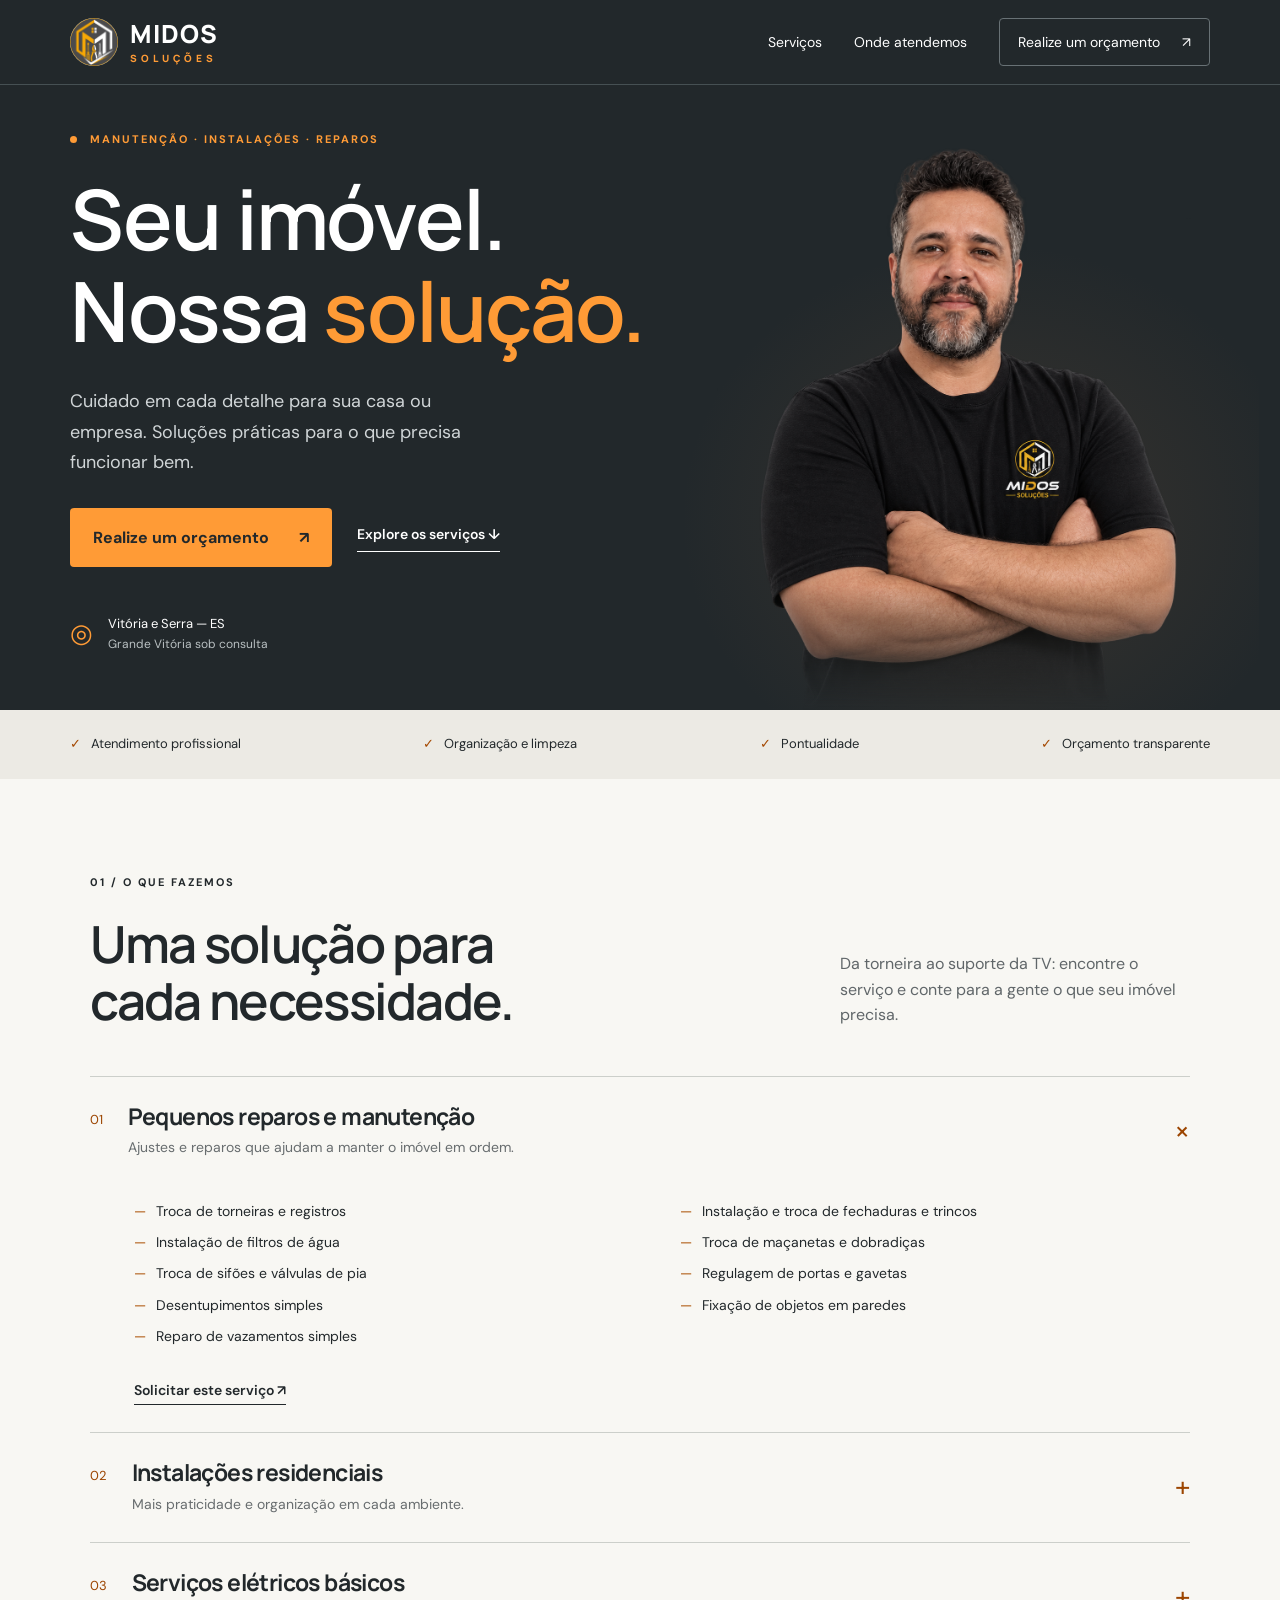
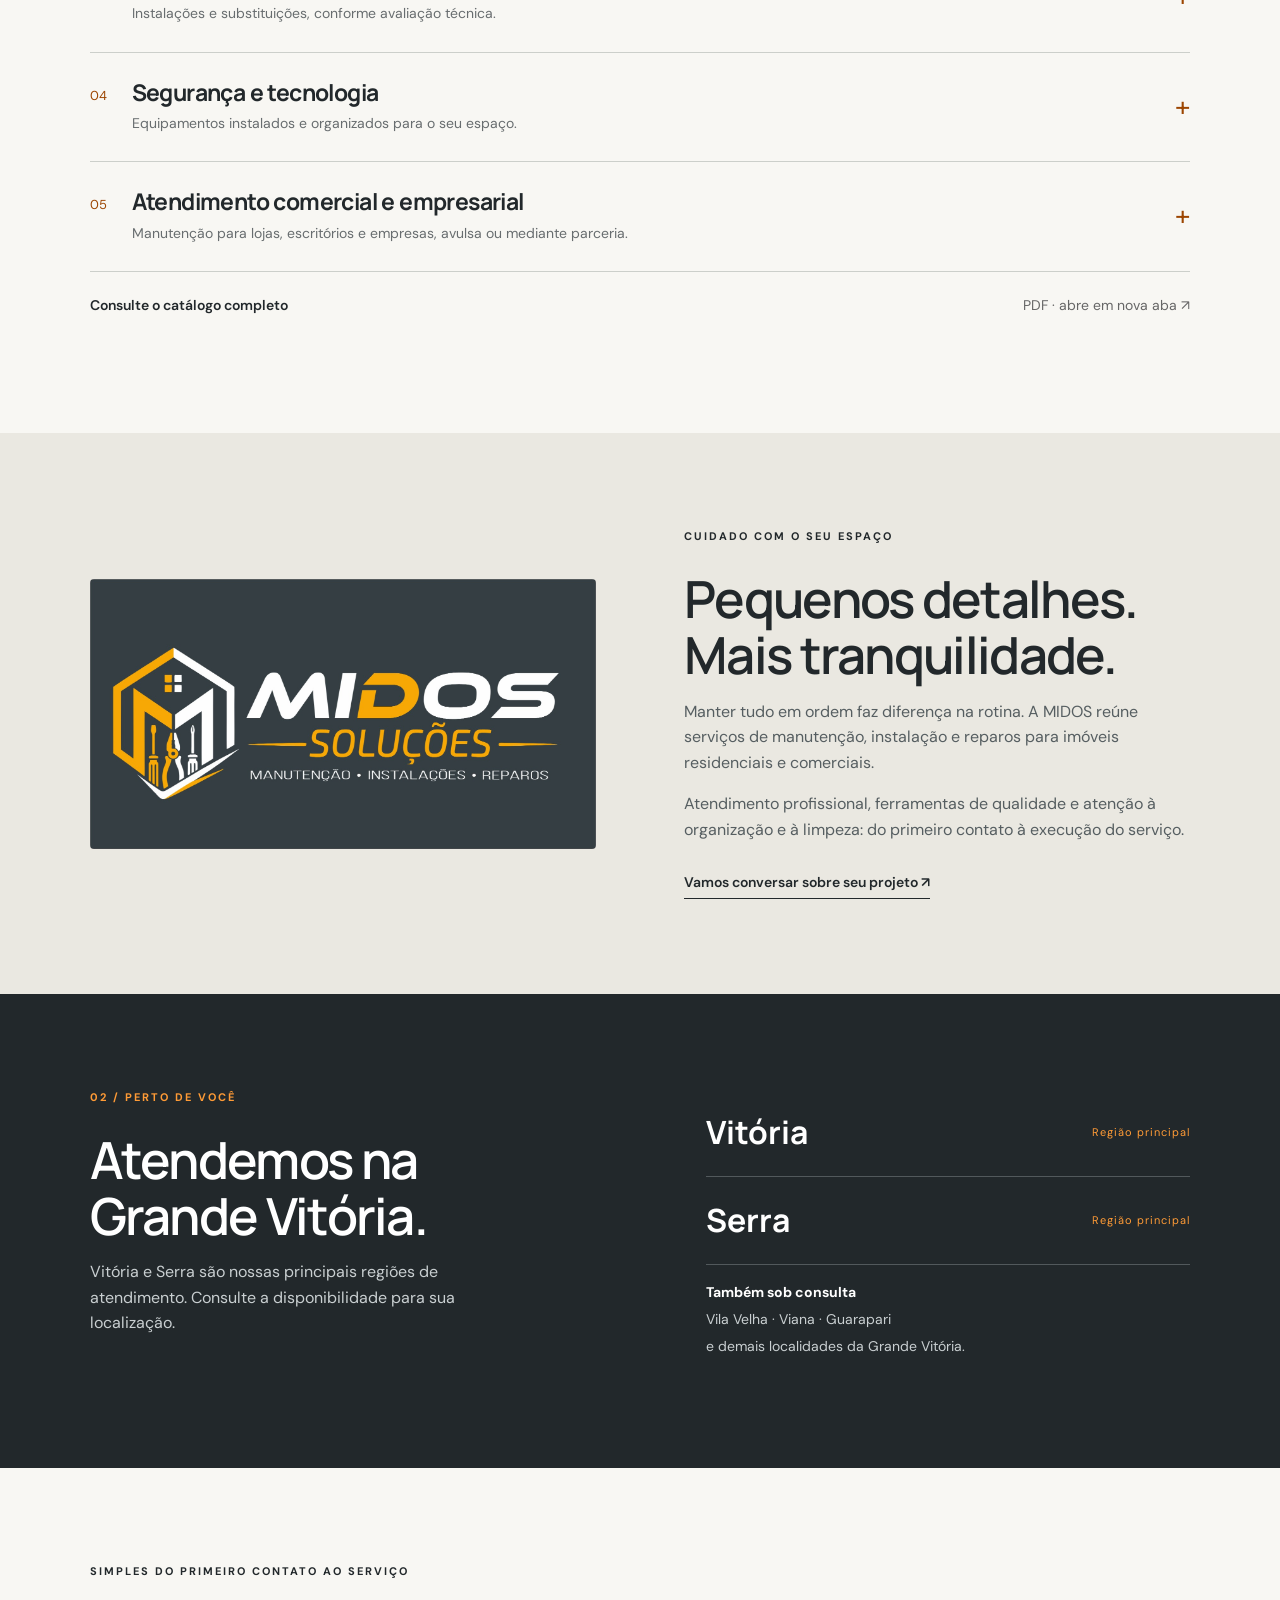
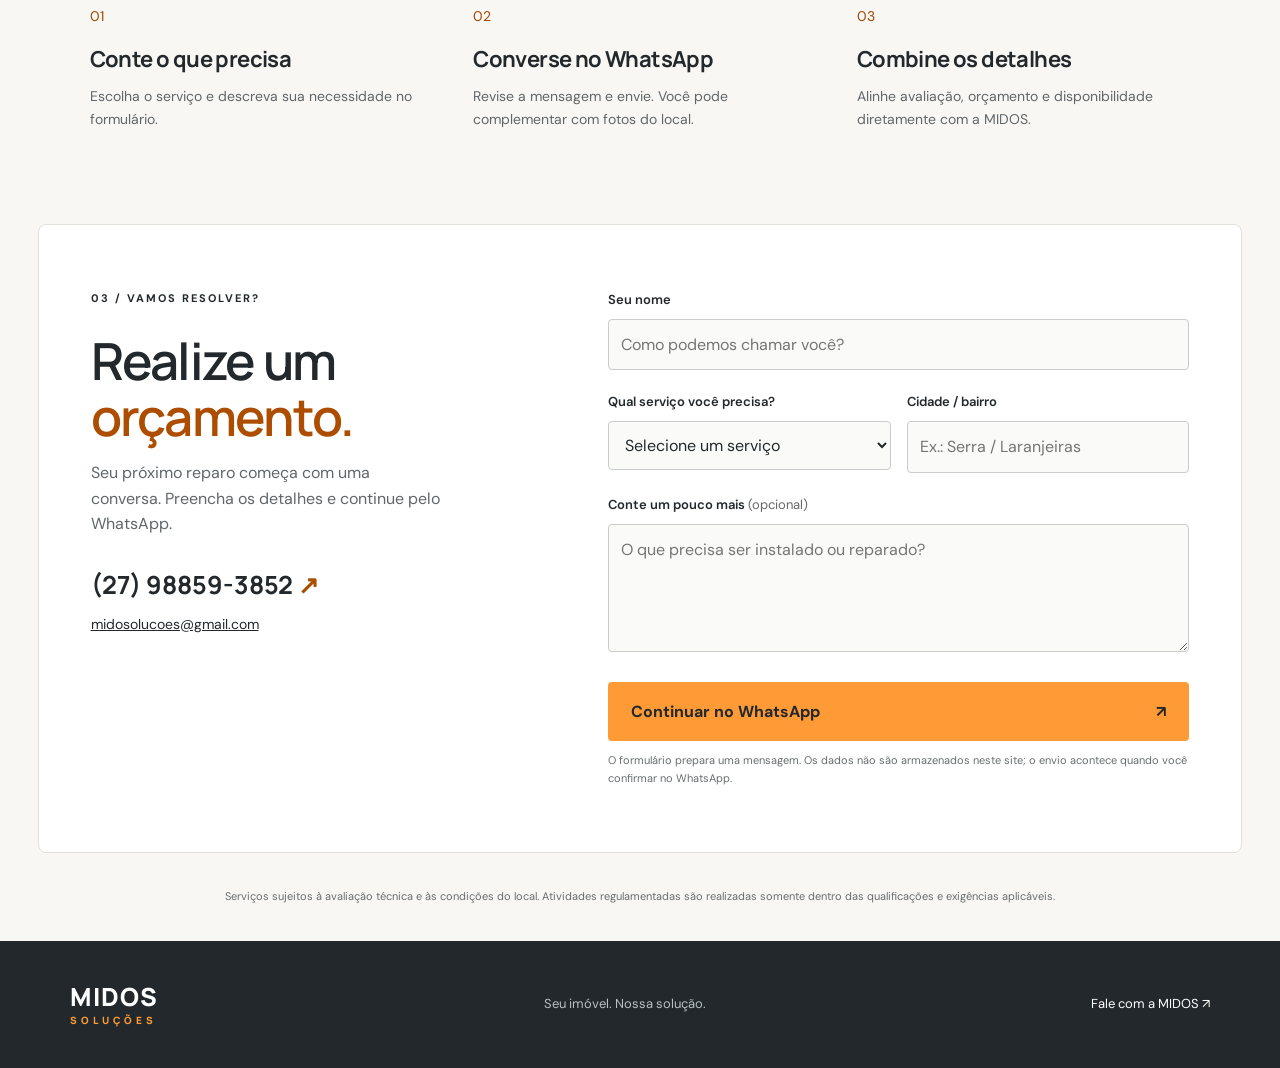
==== index.html @ 48144f42 "Publica site MIDOS com retrato integrado e orçamento por WhatsApp" ====
<!doctype html>
<html lang="pt-BR">
<head>
<meta charset="utf-8"><meta name="viewport" content="width=device-width, initial-scale=1">
<title>MIDOS SOLUÇÕES | Manutenção e reparos em Vitória e Serra</title>
<meta name="description" content="Manutenção, instalações e pequenos reparos residenciais e comerciais em Vitória e Serra. Conheça os serviços da MIDOS e solicite orçamento pelo WhatsApp.">
<meta name="theme-color" content="#22282b">
<meta property="og:type" content="website"><meta property="og:locale" content="pt_BR"><meta property="og:title" content="MIDOS SOLUÇÕES — Seu imóvel. Nossa solução."><meta property="og:description" content="Manutenção, instalações e pequenos reparos. Atendimento em Vitória, Serra e Grande Vitória sob consulta.">
<link rel="icon" href="midos-simbolo.jpeg"><link rel="stylesheet" href="style.css"><script src="app.js" defer></script>
<script type="application/ld+json">{"@context": "https://schema.org", "@type": "HomeAndConstructionBusiness", "name": "MIDOS SOLUÇÕES", "telephone": "+5527988593852", "email": "midosolucoes@gmail.com", "areaServed": ["Vitória, ES", "Serra, ES"], "description": "Manutenção, instalações e pequenos reparos residenciais e comerciais. Vila Velha, Viana, Guarapari e demais localidades da Grande Vitória sob consulta."}</script>
</head>
<body>
<a class="skip" href="#principal">Pular para o conteúdo</a>
<header><a class="brand" href="#inicio" aria-label="MIDOS SOLUÇÕES, início"><img src="midos-simbolo.jpeg" alt="" width="48" height="48"><span>MIDOS <small>SOLUÇÕES</small></span></a><nav aria-label="Navegação principal"><a href="#servicos">Serviços</a><a href="#regioes">Onde atendemos</a><a class="nav-cta" href="#orcamento">Realize um orçamento <span aria-hidden="true">↗</span></a></nav></header>
<main id="principal">
<section class="hero" id="inicio"><div class="hero-copy"><p class="eyebrow"><span></span> MANUTENÇÃO · INSTALAÇÕES · REPAROS</p><h1>Seu imóvel.<br>Nossa <em>solução.</em></h1><p class="lead">Cuidado em cada detalhe para sua casa ou empresa. Soluções práticas para o que precisa funcionar bem.</p><div class="actions"><a class="button" href="#orcamento">Realize um orçamento <span aria-hidden="true">↗</span></a><a class="text-link" href="#servicos">Explore os serviços <span aria-hidden="true">↓</span></a></div><div class="hero-location"><span aria-hidden="true">◎</span><p>Vitória e Serra — ES<small>Grande Vitória sob consulta</small></p></div></div><figure class="hero-art"><img src="midos-retrato.png" alt="Profissional da MIDOS com camiseta da empresa e braços cruzados" width="1184" height="1344" fetchpriority="high"></figure></section>
<div class="promise"><span>Atendimento profissional</span><span>Organização e limpeza</span><span>Pontualidade</span><span>Orçamento transparente</span></div>
<section id="servicos" class="section"><div class="section-heading"><div><p class="eyebrow">01 / O QUE FAZEMOS</p><h2>Uma solução para<br>cada necessidade.</h2></div><p>Da torneira ao suporte da TV: encontre o serviço e conte para a gente o que seu imóvel precisa.</p></div><div id="service-list"></div><a class="catalog" href="catalogo-midos.pdf" target="_blank" rel="noopener">Consulte o catálogo completo <span>PDF · abre em nova aba ↗</span></a></section>
<section class="about section"><div class="brand-panel"><img src="midos-logo.jpeg" alt="MIDOS SOLUÇÕES — manutenção, instalações e reparos" width="1600" height="853" loading="lazy"></div><div><p class="eyebrow">CUIDADO COM O SEU ESPAÇO</p><h2>Pequenos detalhes.<br>Mais tranquilidade.</h2><p>Manter tudo em ordem faz diferença na rotina. A MIDOS reúne serviços de manutenção, instalação e reparos para imóveis residenciais e comerciais.</p><p>Atendimento profissional, ferramentas de qualidade e atenção à organização e à limpeza: do primeiro contato à execução do serviço.</p><a class="text-link" href="#orcamento">Vamos conversar sobre seu projeto <span aria-hidden="true">↗</span></a></div></section>
<section class="section regions" id="regioes"><div><p class="eyebrow">02 / PERTO DE VOCÊ</p><h2>Atendemos na<br>Grande Vitória.</h2><p>Vitória e Serra são nossas principais regiões de atendimento. Consulte a disponibilidade para sua localização.</p></div><div class="cities"><div><strong>Vitória</strong><span>Região principal</span></div><div><strong>Serra</strong><span>Região principal</span></div><p><b>Também sob consulta</b><br>Vila Velha · Viana · Guarapari<br>e demais localidades da Grande Vitória.</p></div></section>
<section class="section process"><p class="eyebrow">SIMPLES DO PRIMEIRO CONTATO AO SERVIÇO</p><div class="steps"><div><span>01</span><h3>Conte o que precisa</h3><p>Escolha o serviço e descreva sua necessidade no formulário.</p></div><div><span>02</span><h3>Converse no WhatsApp</h3><p>Revise a mensagem e envie. Você pode complementar com fotos do local.</p></div><div><span>03</span><h3>Combine os detalhes</h3><p>Alinhe avaliação, orçamento e disponibilidade diretamente com a MIDOS.</p></div></div></section>
<section class="section quote" id="orcamento"><div><p class="eyebrow">03 / VAMOS RESOLVER?</p><h2>Realize um<br><em>orçamento.</em></h2><p>Seu próximo reparo começa com uma conversa. Preencha os detalhes e continue pelo WhatsApp.</p><a class="contact" href="https://wa.me/5527988593852?text=Ol%C3%A1%2C%20MIDOS!%20Gostaria%20de%20solicitar%20um%20or%C3%A7amento." target="_blank" rel="noopener">(27) 98859-3852 <span aria-hidden="true">↗</span></a><a class="email" href="mailto:midosolucoes@gmail.com">midosolucoes@gmail.com</a></div><form id="quote-form"><label for="name">Seu nome</label><input id="name" name="name" autocomplete="given-name" placeholder="Como podemos chamar você?" required maxlength="80"><div class="form-row"><div><label for="service">Qual serviço você precisa?</label><select id="service" name="service" required><option value="">Selecione um serviço</option></select></div><div><label for="city">Cidade / bairro</label><input id="city" name="city" autocomplete="address-level2" placeholder="Ex.: Serra / Laranjeiras" required maxlength="120"></div></div><label for="details">Conte um pouco mais <span>(opcional)</span></label><textarea id="details" name="details" rows="4" maxlength="1200" placeholder="O que precisa ser instalado ou reparado?"></textarea><button class="button" type="submit">Continuar no WhatsApp <span aria-hidden="true">↗</span></button><p class="privacy">O formulário prepara uma mensagem. Os dados não são armazenados neste site; o envio acontece quando você confirmar no WhatsApp.</p></form></section>
<p class="technical">Serviços sujeitos à avaliação técnica e às condições do local. Atividades regulamentadas são realizadas somente dentro das qualificações e exigências aplicáveis.</p>
</main><footer><a class="brand" href="#inicio"><span>MIDOS <small>SOLUÇÕES</small></span></a><p>Seu imóvel. Nossa solução.</p><a href="mailto:midosolucoes@gmail.com">Fale com a MIDOS ↗</a></footer>
</body></html>
---- style.css ----
@import url('https://fonts.googleapis.com/css2?family=DM+Sans:wght@400;500;600;700&family=Manrope:wght@400;500;600;700;800&display=swap');
:root{--orange:#ff9b36;--charcoal:#22282b;--paper:#f8f7f3;--muted:#b9c0c2}*{box-sizing:border-box}html{scroll-behavior:smooth;scroll-padding-top:105px}body{margin:0;background:var(--paper);color:var(--charcoal);font-family:'DM Sans',Arial,sans-serif;line-height:1.6}a{color:inherit;text-decoration:none}button,input,textarea,select{font:inherit}a,button{touch-action:manipulation}a:focus-visible,button:focus-visible,summary:focus-visible,input:focus-visible,textarea:focus-visible,select:focus-visible{outline:3px solid #bb5800;outline-offset:5px}header{position:sticky;top:0;z-index:10;display:flex;align-items:center;justify-content:space-between;padding:18px 5.5%;background:var(--charcoal);color:white;border-bottom:1px solid #465053}.brand{display:flex;gap:12px;align-items:center;font-family:Manrope,Arial,sans-serif;font-size:25px;font-weight:800;letter-spacing:1px;line-height:1.1}.brand img{border-radius:50%}.brand small{display:block;font-size:10px;color:var(--orange);letter-spacing:4px;margin-top:5px}nav{display:flex;align-items:center;gap:32px;font-size:14px}nav a:hover{color:var(--orange)}.nav-cta{border:1px solid #687175;padding:12px 18px;border-radius:4px}.nav-cta span{margin-left:18px}.hero{display:grid;grid-template-columns:1.1fr .9fr;background:var(--charcoal);color:white;padding:64px 5.5% 64px;gap:6%;align-items:center}.eyebrow{font-size:11px;font-weight:700;letter-spacing:2px;margin:0 0 24px}.hero .eyebrow{color:var(--orange)}.eyebrow>span{display:inline-block;width:7px;height:7px;border-radius:50%;background:var(--orange);margin-right:8px}h1,h2,h3{font-family:Manrope,Arial,sans-serif;line-height:1.1;letter-spacing:-1.7px;margin:0}h1{font-size:clamp(52px,6.5vw,96px);font-weight:600}em{font-style:normal;color:var(--orange)}.lead{max-width:440px;color:#d0d5d7;font-size:18px;line-height:1.7;margin:30px 0}.actions{display:flex;gap:25px;align-items:center;flex-wrap:wrap}.button{border:0;border-radius:4px;background:var(--orange);color:#22282b;font-weight:700;display:inline-flex;align-items:center;justify-content:space-between;gap:30px;padding:17px 23px;cursor:pointer;transition:background .2s,transform .2s,box-shadow .2s}.button:hover{background:#ffaf5f;transform:translateY(-3px);box-shadow:0 8px 25px #0002}.text-link{font-size:14px;font-weight:600;border-bottom:1px solid currentColor;padding-bottom:5px;transition:color .2s}.text-link:hover{color:#c25700}.hero .text-link:hover{color:var(--orange)}.hero-location{display:flex;gap:15px;align-items:center;margin-top:46px;color:var(--orange);font-size:26px}.hero-location p{color:white;font-size:13px;margin:0}.hero-location small{display:block;font-size:12px;color:var(--muted)}.hero-art{margin:0;position:relative;max-width:460px;justify-self:end}.hero-art img{display:block;width:100%;height:auto;border-radius:5px}.hero-art figcaption{font-size:9px;letter-spacing:2px;color:var(--muted);margin-top:13px}.promise{display:flex;justify-content:space-between;gap:20px;background:#eceae4;padding:24px 5.5%;font-size:13px}.promise span:before{content:'✓';color:#a44800;margin-right:10px}.section{padding:95px 7%}.section-heading{display:flex;justify-content:space-between;align-items:flex-end;gap:40px;margin-bottom:48px}h2{font-size:clamp(34px,4vw,56px);font-weight:600}.section-heading>p{max-width:350px;color:#606669;margin:0}.service{border-top:1px solid #cccfca}.service:last-child{border-bottom:1px solid #cccfca}summary{display:flex;align-items:center;gap:25px;list-style:none;cursor:pointer;padding:27px 0}summary::-webkit-details-marker{display:none}.number{font-size:13px;color:#9c4500;align-self:flex-start;padding-top:6px}h3{font-size:23px;letter-spacing:-.6px}.service-description{display:block;color:#686d6f;font-size:14px;margin-top:7px}.plus{margin-left:auto;font-size:28px;color:#9c4500;transition:transform .2s}.service[open] .plus{transform:rotate(45deg)}.service-body{padding:0 0 30px 44px}.service-body ul{display:grid;grid-template-columns:1fr 1fr;gap:9px 35px;padding:0 0 15px;list-style:none;font-size:14px}.service-body li:before{content:'—';color:#aa4e00;margin-right:10px}.catalog{display:flex;justify-content:space-between;padding:22px 0;font-weight:600;font-size:14px}.catalog span{font-weight:400;color:#666}.about{display:grid;grid-template-columns:1fr 1fr;gap:8%;align-items:center;background:#eae8e1}.brand-panel img{display:block;width:100%;height:auto;border-radius:4px}.about p:not(.eyebrow){color:#565e61}.about .text-link{display:inline-block;margin-top:12px}.regions{display:grid;grid-template-columns:1fr 1fr;gap:12%;background:var(--charcoal);color:white}.regions .eyebrow{color:var(--orange)}.regions p:not(.eyebrow){color:#c9cfd1;max-width:420px}.cities>div{padding:18px 0;display:flex;justify-content:space-between;align-items:center;border-bottom:1px solid #52595c}.cities strong{font-family:Manrope,Arial,sans-serif;font-size:32px}.cities span{font-size:11px;letter-spacing:1px;color:var(--orange)}.cities p{font-size:14px;line-height:1.9}.cities b{color:white}.process{padding-bottom:80px}.steps{display:grid;grid-template-columns:repeat(3,1fr);gap:50px}.steps span{display:block;color:#a44800;margin:0 0 20px;font-size:14px}.steps h3{font-size:22px}.steps p{font-size:14px;color:#606669}.quote{margin:0 3%;padding:65px 4%;display:grid;grid-template-columns:.85fr 1.15fr;gap:8%;background:#fff;border:1px solid #e1e1da;border-radius:8px}.quote em{color:#ad4d00}.quote>div>p:not(.eyebrow){color:#606669;max-width:350px}.contact{display:block;font-family:Manrope,Arial,sans-serif;font-size:25px;font-weight:700;margin-top:28px}.contact span{color:#aa4e00}.email{display:inline-block;font-size:14px;text-decoration:underline;margin-top:8px}label{display:block;font-size:13px;font-weight:600;margin-bottom:8px}label span{font-weight:400;color:#666}input,textarea,select{width:100%;border:1px solid #c8ccca;background:#fafbf9;border-radius:4px;padding:12px;color:var(--charcoal);margin-bottom:22px;min-width:0}textarea{resize:vertical}.form-row{display:grid;grid-template-columns:1fr 1fr;gap:16px}form .button{width:100%}.privacy{font-size:11px;color:#686d6f;line-height:1.6;margin-bottom:0}.technical{font-size:11px;max-width:900px;margin:35px auto;padding:0 25px;color:#686d6f;text-align:center}footer{display:flex;align-items:center;justify-content:space-between;gap:25px;background:var(--charcoal);color:white;padding:40px 5.5%;font-size:13px}footer p{color:var(--muted)}.skip{position:fixed;top:-100px;left:15px;padding:12px;background:white;z-index:100}.skip:focus{top:15px}@media(min-width:1500px){.hero,.section{padding-left:max(7%,calc((100vw - 1350px)/2));padding-right:max(7%,calc((100vw - 1350px)/2))}}@media(max-width:900px){nav{gap:18px}nav>a:not(.nav-cta){display:none}.hero{gap:30px;padding-top:40px}.hero .eyebrow{font-size:9px;letter-spacing:1px}.hero h1{font-size:56px}.lead{font-size:16px}.hero-location{margin-top:28px}.promise{flex-wrap:wrap}.promise span{width:44%}.section{padding:65px 6%}.quote{padding:45px 5%;gap:5%}.form-row{grid-template-columns:1fr;gap:0}}@media(max-width:620px){header{padding:14px 5%}.brand{font-size:20px}.brand img{width:36px;height:36px}.nav-cta{font-size:11px;padding:10px}.nav-cta span{margin-left:5px}.hero{grid-template-columns:1fr;padding:45px 6% 35px}.hero h1{font-size:64px}.hero-art{max-width:380px;width:100%;justify-self:center;margin-top:15px}.hero-location{margin-top:25px}.promise{gap:14px;font-size:11px}.section-heading{display:block}.section-heading>p{margin-top:25px}.section-heading h2{font-size:39px}.service h3{font-size:20px}summary{gap:15px}.service-description{font-size:12px}.service-body{padding-left:30px}.service-body ul{grid-template-columns:1fr}.catalog{gap:15px;font-size:12px}.catalog span{text-align:right}.about,.regions,.quote{grid-template-columns:1fr;gap:35px}.about .brand-panel{order:2}.steps{grid-template-columns:1fr;gap:25px}.steps>div{border-top:1px solid #ccc;padding-top:20px}.steps span{margin-bottom:10px}footer{flex-wrap:wrap}footer p{width:45%}.quote{margin:0 4%}.contact{font-size:24px}}@media(prefers-reduced-motion:reduce){html{scroll-behavior:auto}*,*:before,*:after{animation:none!important;transition:none!important}}

/* Portrait blends into the page instead of repeating the advertising poster. */
.hero{padding-top:46px;padding-bottom:0;gap:4%;overflow:hidden;min-height:620px}
.hero-copy{padding-bottom:55px;position:relative;z-index:1}
.hero-art{align-self:end;justify-self:center;width:100%;max-width:510px;isolation:isolate}
.hero-art:before{content:"";position:absolute;z-index:-1;inset:16% -10% 0;background:radial-gradient(ellipse at 55% 60%,#8f613b35,transparent 68%)}
.hero-art img{width:100%;height:auto;max-height:620px;object-fit:contain;object-position:bottom;display:block;border-radius:0;filter:saturate(.8);mask-image:linear-gradient(to bottom,#000 78%,transparent 100%);-webkit-mask-image:linear-gradient(to bottom,#000 78%,transparent 100%)}
@media(max-width:900px){.hero{min-height:520px}.hero-copy{padding-bottom:40px}.hero h1{font-size:clamp(44px,6.4vw,64px)}}
@media(max-width:620px){.hero{gap:0;min-height:0;padding-top:40px}.hero h1{font-size:58px}.hero-copy{padding-bottom:10px}.hero-art{margin-top:12px;max-width:340px}.hero-art img{max-height:420px}.hero-location{margin-top:24px}}
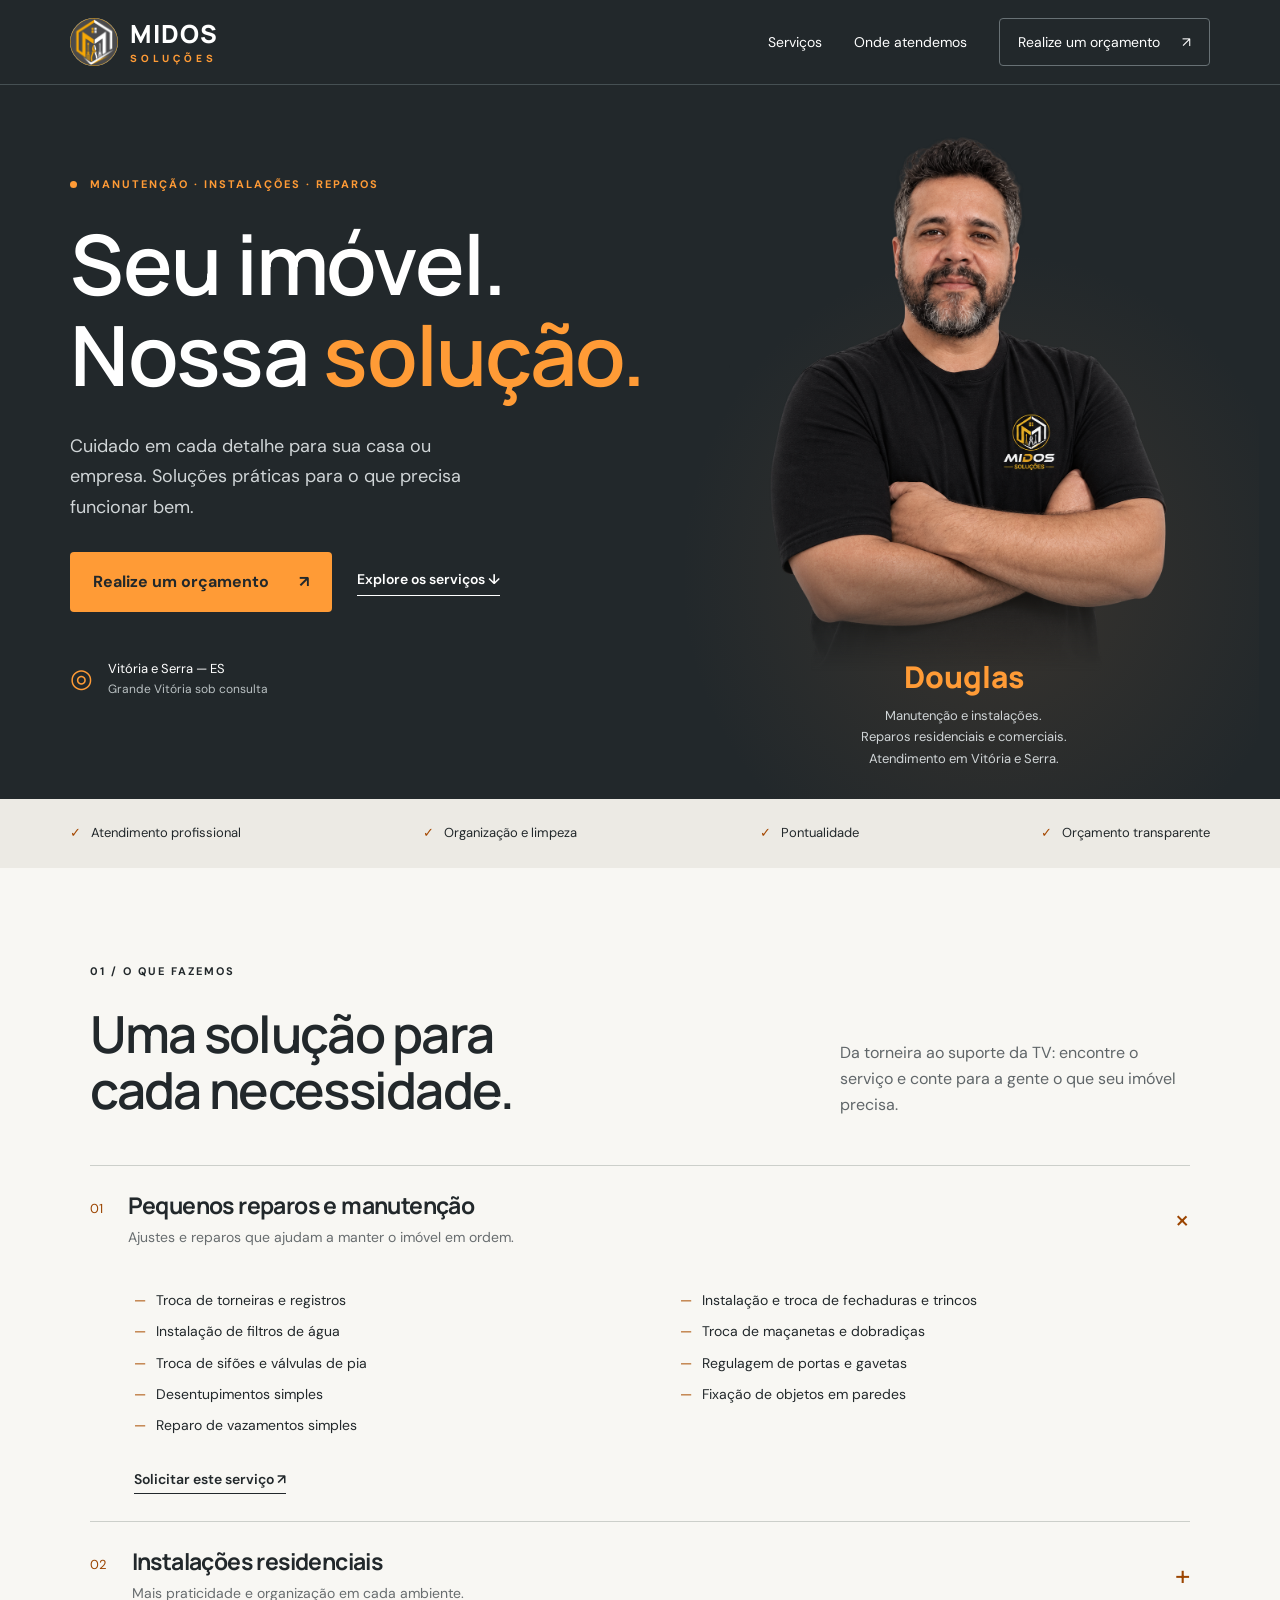
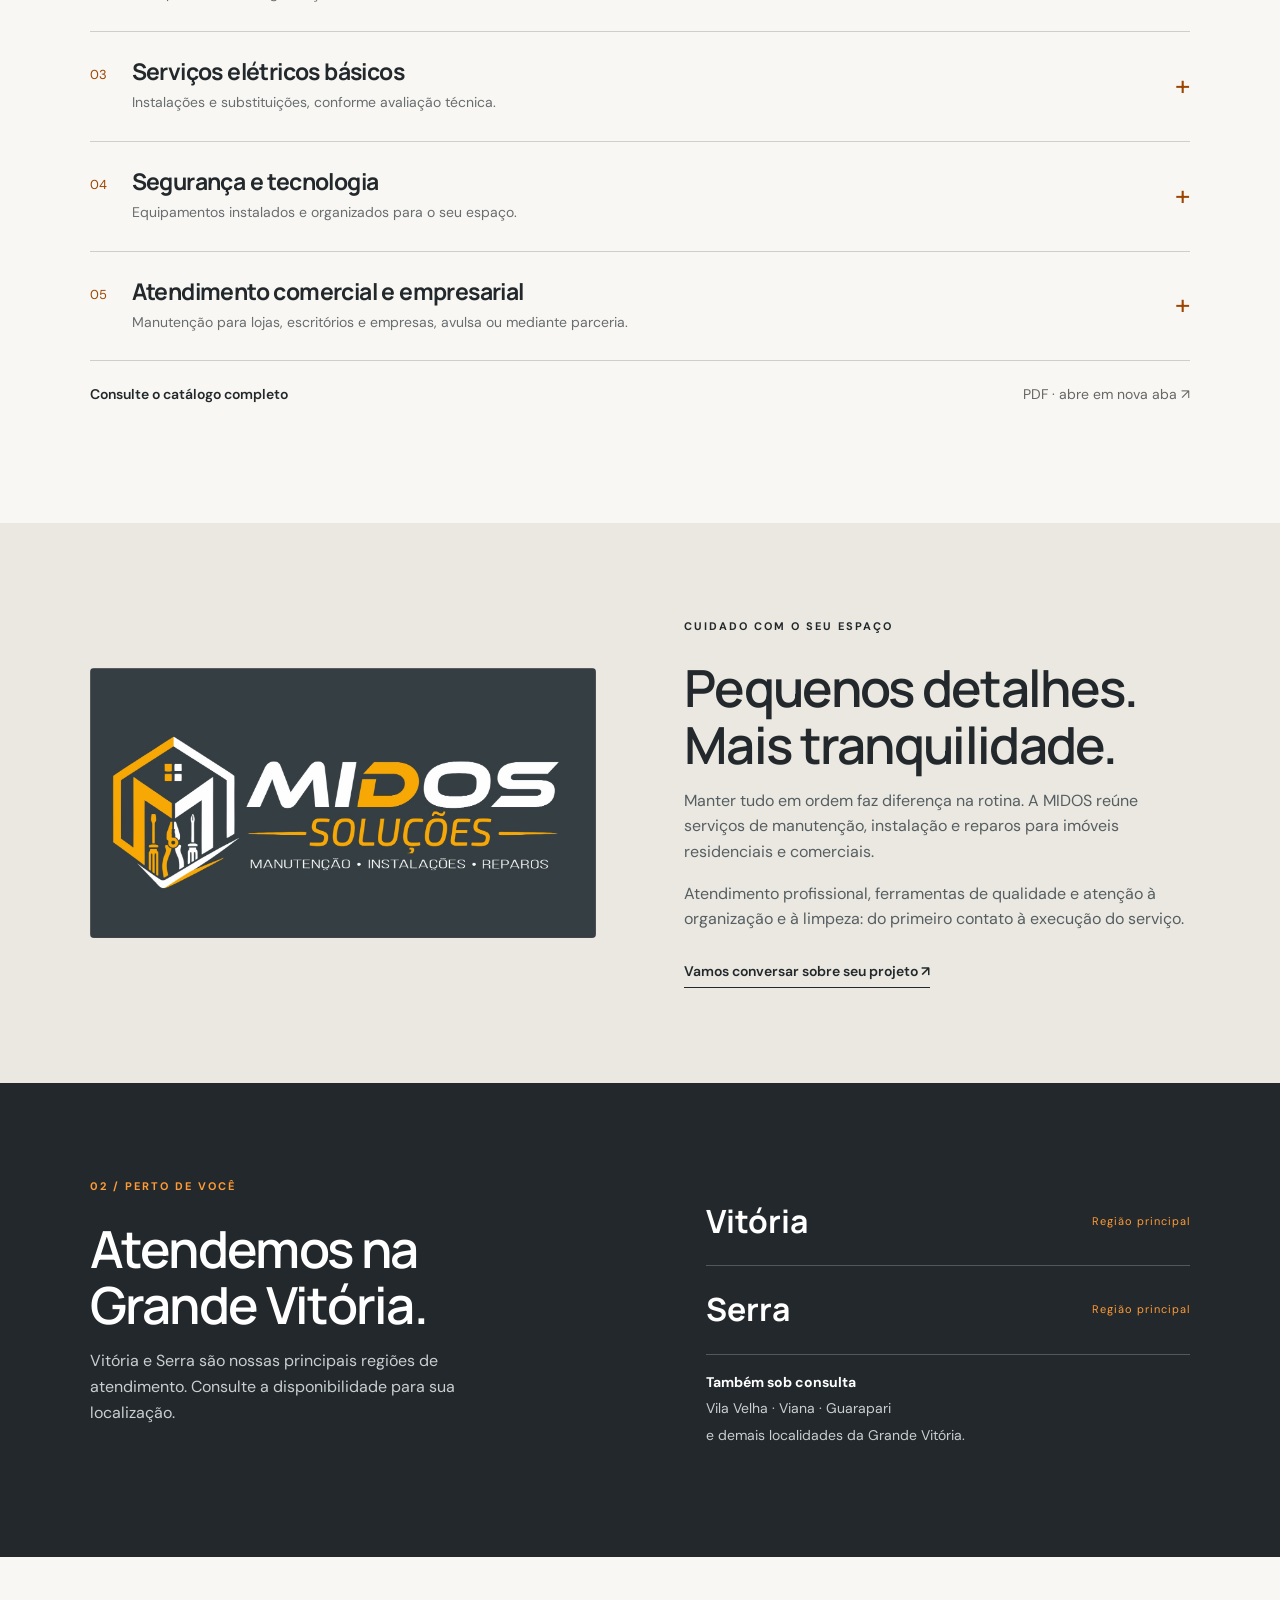
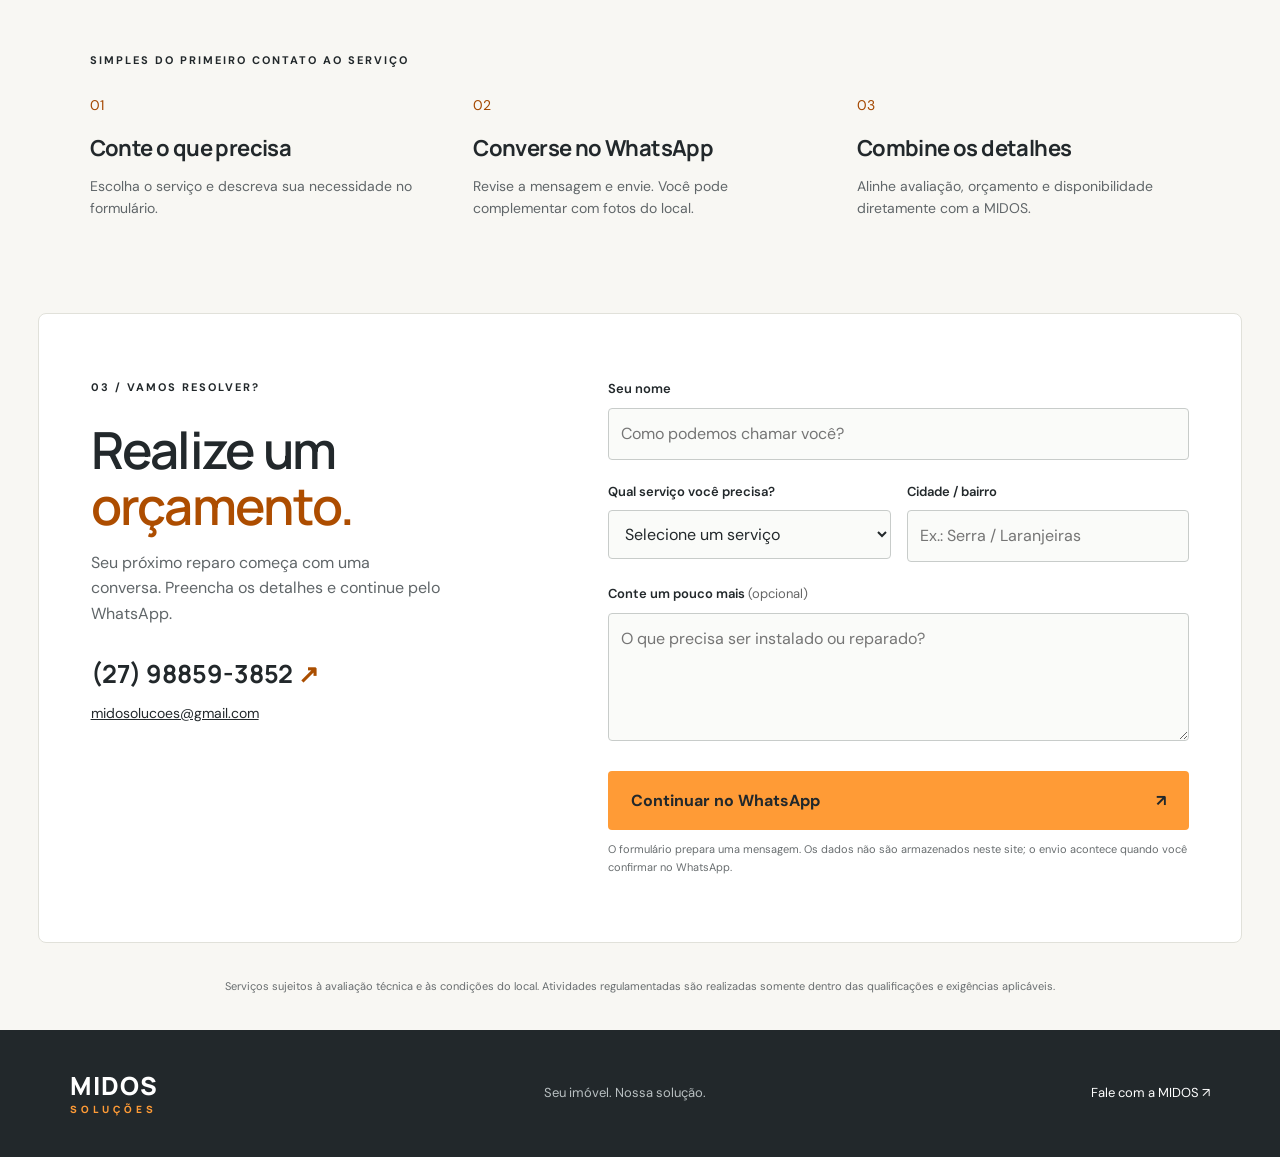
==== commit 10129e66: "Adiciona página de bio e apresentação de Douglas abaixo da foto" ====
--- a/index.html
+++ b/index.html
@@ -7,13 +7,13 @@
 <meta name="theme-color" content="#22282b">
 <meta property="og:type" content="website"><meta property="og:locale" content="pt_BR"><meta property="og:title" content="MIDOS SOLUÇÕES — Seu imóvel. Nossa solução."><meta property="og:description" content="Manutenção, instalações e pequenos reparos. Atendimento em Vitória, Serra e Grande Vitória sob consulta.">
 <link rel="icon" href="midos-simbolo.jpeg"><link rel="stylesheet" href="style.css"><script src="app.js" defer></script>
-<script type="application/ld+json">{"@context": "https://schema.org", "@type": "HomeAndConstructionBusiness", "name": "MIDOS SOLUÇÕES", "telephone": "+5527988593852", "email": "midosolucoes@gmail.com", "areaServed": ["Vitória, ES", "Serra, ES"], "description": "Manutenção, instalações e pequenos reparos residenciais e comerciais. Vila Velha, Viana, Guarapari e demais localidades da Grande Vitória sob consulta."}</script>
-</head>
+<script type="application/ld+json">{"@context": "https://schema.org", "@type": "HomeAndConstructionBusiness", "name": "MIDOS SOLUÇÕES", "telephone": "+5527988593852", "email": "midosolucoes@gmail.com", "areaServed": ["Vitória, ES", "Serra, ES"], "description": "Manutenção, instalações e pequenos reparos residenciais e comerciais. Vila Velha, Viana, Guarapari e demais localidades da Grande Vitória sob consulta.", "url": "https://midos-solucoes.onrender.com/", "image": "https://midos-solucoes.onrender.com/midos-logo.jpeg"}</script>
+<link rel="canonical" href="https://midos-solucoes.onrender.com/"><meta property="og:url" content="https://midos-solucoes.onrender.com/"><meta property="og:image" content="https://midos-solucoes.onrender.com/midos-logo.jpeg"></head>
 <body>
 <a class="skip" href="#principal">Pular para o conteúdo</a>
 <header><a class="brand" href="#inicio" aria-label="MIDOS SOLUÇÕES, início"><img src="midos-simbolo.jpeg" alt="" width="48" height="48"><span>MIDOS <small>SOLUÇÕES</small></span></a><nav aria-label="Navegação principal"><a href="#servicos">Serviços</a><a href="#regioes">Onde atendemos</a><a class="nav-cta" href="#orcamento">Realize um orçamento <span aria-hidden="true">↗</span></a></nav></header>
 <main id="principal">
-<section class="hero" id="inicio"><div class="hero-copy"><p class="eyebrow"><span></span> MANUTENÇÃO · INSTALAÇÕES · REPAROS</p><h1>Seu imóvel.<br>Nossa <em>solução.</em></h1><p class="lead">Cuidado em cada detalhe para sua casa ou empresa. Soluções práticas para o que precisa funcionar bem.</p><div class="actions"><a class="button" href="#orcamento">Realize um orçamento <span aria-hidden="true">↗</span></a><a class="text-link" href="#servicos">Explore os serviços <span aria-hidden="true">↓</span></a></div><div class="hero-location"><span aria-hidden="true">◎</span><p>Vitória e Serra — ES<small>Grande Vitória sob consulta</small></p></div></div><figure class="hero-art"><img src="midos-retrato.png" alt="Profissional da MIDOS com camiseta da empresa e braços cruzados" width="1184" height="1344" fetchpriority="high"></figure></section>
+<section class="hero" id="inicio"><div class="hero-copy"><p class="eyebrow"><span></span> MANUTENÇÃO · INSTALAÇÕES · REPAROS</p><h1>Seu imóvel.<br>Nossa <em>solução.</em></h1><p class="lead">Cuidado em cada detalhe para sua casa ou empresa. Soluções práticas para o que precisa funcionar bem.</p><div class="actions"><a class="button" href="#orcamento">Realize um orçamento <span aria-hidden="true">↗</span></a><a class="text-link" href="#servicos">Explore os serviços <span aria-hidden="true">↓</span></a></div><div class="hero-location"><span aria-hidden="true">◎</span><p>Vitória e Serra — ES<small>Grande Vitória sob consulta</small></p></div></div><figure class="hero-art"><img src="midos-retrato.png" alt="Profissional da MIDOS com camiseta da empresa e braços cruzados" width="1184" height="1344" fetchpriority="high"><figcaption class="provider"><strong>Douglas</strong><p>Manutenção e instalações.<br>Reparos residenciais e comerciais.<br>Atendimento em Vitória e Serra.</p></figcaption></figure></section>
 <div class="promise"><span>Atendimento profissional</span><span>Organização e limpeza</span><span>Pontualidade</span><span>Orçamento transparente</span></div>
 <section id="servicos" class="section"><div class="section-heading"><div><p class="eyebrow">01 / O QUE FAZEMOS</p><h2>Uma solução para<br>cada necessidade.</h2></div><p>Da torneira ao suporte da TV: encontre o serviço e conte para a gente o que seu imóvel precisa.</p></div><div id="service-list"></div><a class="catalog" href="catalogo-midos.pdf" target="_blank" rel="noopener">Consulte o catálogo completo <span>PDF · abre em nova aba ↗</span></a></section>
 <section class="about section"><div class="brand-panel"><img src="midos-logo.jpeg" alt="MIDOS SOLUÇÕES — manutenção, instalações e reparos" width="1600" height="853" loading="lazy"></div><div><p class="eyebrow">CUIDADO COM O SEU ESPAÇO</p><h2>Pequenos detalhes.<br>Mais tranquilidade.</h2><p>Manter tudo em ordem faz diferença na rotina. A MIDOS reúne serviços de manutenção, instalação e reparos para imóveis residenciais e comerciais.</p><p>Atendimento profissional, ferramentas de qualidade e atenção à organização e à limpeza: do primeiro contato à execução do serviço.</p><a class="text-link" href="#orcamento">Vamos conversar sobre seu projeto <span aria-hidden="true">↗</span></a></div></section>
--- a/style.css
+++ b/style.css
@@ -9,3 +9,5 @@
 .hero-art img{width:100%;height:auto;max-height:620px;object-fit:contain;object-position:bottom;display:block;border-radius:0;filter:saturate(.8);mask-image:linear-gradient(to bottom,#000 78%,transparent 100%);-webkit-mask-image:linear-gradient(to bottom,#000 78%,transparent 100%)}
 @media(max-width:900px){.hero{min-height:520px}.hero-copy{padding-bottom:40px}.hero h1{font-size:clamp(44px,6.4vw,64px)}}
 @media(max-width:620px){.hero{gap:0;min-height:0;padding-top:40px}.hero h1{font-size:58px}.hero-copy{padding-bottom:10px}.hero-art{margin-top:12px;max-width:340px}.hero-art img{max-height:420px}.hero-location{margin-top:24px}}
+
+.hero-art .provider{text-align:center;margin:-13px 0 30px;position:relative;letter-spacing:0}.provider strong{display:block;color:var(--orange);font-family:Manrope,Arial,sans-serif;font-size:30px;font-weight:800;line-height:1.25}.hero-art .provider p{font-size:13px;line-height:1.65;color:#d0d5d7;margin:9px 0 0}.hero-art img{max-height:540px}@media(max-width:620px){.hero-art .provider{margin-top:-4px;margin-bottom:26px}.hero-art .provider p{font-size:12px}.hero-art img{max-height:370px}}
